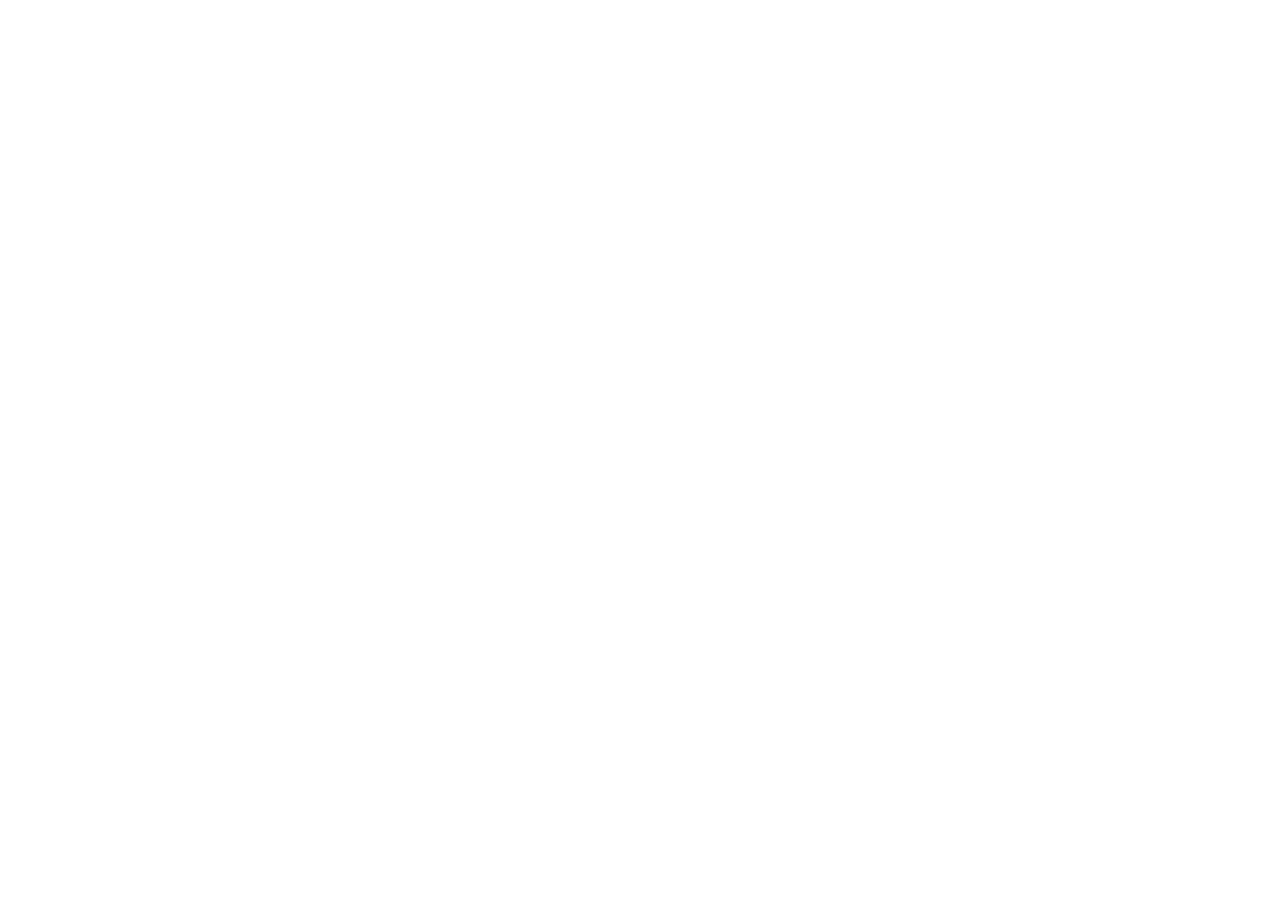
==== index.html @ 6251eb3e "Initialized project." ====
<!DOCTYPE html>
<html lang="en">
<head>
    <meta charset="UTF-8">
    <meta http-equiv="X-UA-Compatible" content="IE=edge">
    <meta name="viewport" content="width=device-width, initial-scale=1.0">

    <link rel="stylesheet" href="./styles.css">
    <link rel="icon" href="./assets/favicon.png">
    <title>Abstract</title>
</head>
<body>

</body>
</html>
---- styles.css ----
/* http://meyerweb.com/eric/tools/css/reset/ 
   v2.0 | 20110126
   License: none (public domain)
*/
html, body, div, span, applet, object, iframe,
h1, h2, h3, h4, h5, h6, p, blockquote, pre,
a, abbr, acronym, address, big, cite, code,
del, dfn, em, img, ins, kbd, q, s, samp,
small, strike, strong, sub, sup, tt, var,
b, u, i, center,
dl, dt, dd, ol, ul, li,
fieldset, form, label, legend,
table, caption, tbody, tfoot, thead, tr, th, td,
article, aside, canvas, details, embed,
figure, figcaption, footer, header, hgroup,
menu, nav, output, ruby, section, summary,
time, mark, audio, video {
  margin: 0;
  padding: 0;
  border: 0;
  font-size: 100%;
  font-family: system-ui, -apple-system, BlinkMacSystemFont, "Segoe UI", Roboto, Oxygen, Ubuntu, Cantarell, "Open Sans", "Helvetica Neue", sans-serif;
  vertical-align: baseline;
}

/* HTML5 display-role reset for older browsers */
article, aside, details, figcaption, figure,
footer, header, hgroup, menu, nav, section {
  display: block;
}

body {
  line-height: 1;
}

ol, ul {
  list-style: none;
}

blockquote, q {
  quotes: none;
}

blockquote:before, blockquote:after,
q:before, q:after {
  content: "";
  content: none;
}

table {
  border-collapse: collapse;
  border-spacing: 0;
}

*, *::before, *::after {
  box-sizing: border-box;
  padding: 0;
  margin: 0;
}

.fs-100 {
  font-size: 0.75rem;
}

.fs-200 {
  font-size: 0.975rem;
}

.fs-300 {
  font-size: 1.2rem;
}

.fs-400 {
  font-size: 1.5rem;
}

.fs-500 {
  font-size: 1.85rem;
}

.fs-600 {
  font-size: 2.25rem;
}

.fs-700 {
  font-size: 2.75rem;
}

.fs-800 {
  font-size: 3.25rem;
}

.fs-900 {
  font-size: 3.785rem;
}

img {
  width: 100%;
  height: 100%;
  object-fit: contain;
}

.bg-img_support {
  width: 242px;
  height: 242px;
  background: url("/sprites/img-sprites.png") -622px -10px;
}

.bg-img_money {
  width: 288px;
  height: 288px;
  background: url("/sprites/img-sprites.png") -10px -10px;
}

.bg-img_manage {
  width: 272px;
  height: 272px;
  background: url("/sprites/img-sprites.png") -10px -318px;
}

.bg-img_key {
  width: 240px;
  height: 240px;
  background: url("/sprites/img-sprites.png") -622px -272px;
}

.bg-img_account {
  width: 244px;
  height: 244px;
  background: url("/sprites/img-sprites.png") -302px -318px;
}

.bg-img_abstract {
  width: 284px;
  height: 284px;
  background: url("/sprites/img-sprites.png") -318px -10px;
}

svg.icon {
  width: 40px;
  height: 40px;
}

svg.icon.block {
  width: 100%;
  height: 100%;
}

.bg-primary-400 {
  background-color: #4C5FD5;
}

.bg-accent-400 {
  background-color: #dadbf1;
}

.bg-neutral-100 {
  background-color: #fff;
}

.bg-neutral-900 {
  background-color: #000000;
}

.color-primary-400 {
  color: #4C5FD5;
}

.color-accent-400 {
  color: #dadbf1;
}

.color-neutral-100 {
  color: #fff;
}

.color-neutral-900 {
  color: #000000;
}

.bg-primary-400 {
  background-color: #4C5FD5;
}

.bg-accent-400 {
  background-color: #dadbf1;
}

.bg-neutral-100 {
  background-color: #fff;
}

.bg-neutral-900 {
  background-color: #000000;
}

.color-primary-400 {
  color: #4C5FD5;
}

.color-accent-400 {
  color: #dadbf1;
}

.color-neutral-100 {
  color: #fff;
}

.color-neutral-900 {
  color: #000000;
}

a {
  color: #000000;
  text-decoration: none;
}

a[data-type=icon] {
  display: flex;
  justify-content: center;
  align-items: center;
  width: 150px;
  height: 50px;
  transition: opacity 0.35s;
  background-color: #000000;
}
a[data-type=icon]:hover, a[data-type=icon]:focus-within {
  text-decoration: underline;
}
a[data-type=icon]:hover[data-icon=topbar], a[data-type=icon]:focus-within[data-icon=topbar] {
  opacity: 0.8;
}
a[data-type=icon]:focus-within {
  color: #000000;
}

a[data-type=arrow] {
  text-transform: capitalize;
  color: #4C5FD5;
  font-size: 1.25rem;
  font-weight: 300;
  line-height: 1.75rem;
}

@media screen and (min-width: 50em) {
  a[data-type=arrow] {
    font-size: 1.35rem;
    line-height: 1.95rem;
  }
}
a.link {
  color: #fff;
}
a.link:hover, a.link:focus-within {
  text-decoration: underline;
}

.bg-primary-400 {
  background-color: #4C5FD5;
}

.bg-accent-400 {
  background-color: #dadbf1;
}

.bg-neutral-100 {
  background-color: #fff;
}

.bg-neutral-900 {
  background-color: #000000;
}

.color-primary-400 {
  color: #4C5FD5;
}

.color-accent-400 {
  color: #dadbf1;
}

.color-neutral-100 {
  color: #fff;
}

.color-neutral-900 {
  color: #000000;
}

button[data-type=icon] {
  width: 40px;
  height: 40px;
  background-color: transparent;
  border: none;
  cursor: pointer;
}

button[data-type=icon][data-color=white] {
  fill: #fff;
}

button[data-type=icon][data-color=blue] {
  fill: #4C5FD5;
}

button[data-type=icon][data-color=black] {
  fill: #000000;
}

button[data-icon=search] {
  transition: transform 0.2s;
}
button[data-icon=search]:hover {
  transform: scale(1.1);
}

button[data-icon=arrow] {
  cursor: initial;
  transition: fill 0.35s;
}
button[data-icon=arrow]:hover {
  fill: #4C5FD5;
}

.btn-help {
  display: flex;
  align-items: center;
  justify-content: center;
  gap: 0.4rem;
  cursor: pointer;
  font-weight: 600;
  fill: #fff;
  color: #fff;
  border-radius: 100vmax;
  border: none;
}
.btn-help .icon {
  width: 20px;
  height: 20px;
}

.bg-primary-400 {
  background-color: #4C5FD5;
}

.bg-accent-400 {
  background-color: #dadbf1;
}

.bg-neutral-100 {
  background-color: #fff;
}

.bg-neutral-900 {
  background-color: #000000;
}

.color-primary-400 {
  color: #4C5FD5;
}

.color-accent-400 {
  color: #dadbf1;
}

.color-neutral-100 {
  color: #fff;
}

.color-neutral-900 {
  color: #000000;
}

.form-field {
  position: relative;
  display: flex;
  align-items: center;
}
.form-field .icon {
  position: absolute;
  right: 0;
}

label {
  position: absolute;
  left: -999px;
  visibility: hidden;
  clip: 0;
}

input[type=search] {
  border: 1px solid #000000;
  border-radius: 2px;
  padding: 0.75rem 0.95rem;
  font-size: 1.2rem;
  outline: none;
  transition: border-color 0.35s;
  display: block;
  width: 100%;
  box-shadow: 0 9px 14px 0 rgba(0, 0, 0, 0.1);
}
input[type=search]:hover, input[type=search]:focus-within {
  border-color: #4C5FD5;
}
input[type=search]:hover + .icon, input[type=search]:focus-within + .icon {
  fill: #4C5FD5;
}

input[type=search]::-webkit-search-decoration,
input[type=search]::-webkit-search-cancel-button,
input[type=search]::-webkit-search-results-button,
input[type=search]::-webkit-search-results-decoration {
  display: none;
}

.bg-primary-400 {
  background-color: #4C5FD5;
}

.bg-accent-400 {
  background-color: #dadbf1;
}

.bg-neutral-100 {
  background-color: #fff;
}

.bg-neutral-900 {
  background-color: #000000;
}

.color-primary-400 {
  color: #4C5FD5;
}

.color-accent-400 {
  color: #dadbf1;
}

.color-neutral-100 {
  color: #fff;
}

.color-neutral-900 {
  color: #000000;
}

.category {
  display: flex;
  gap: 1rem;
}

.category-icon {
  display: flex;
  align-items: center;
  flex-direction: column;
  margin-top: 1.6rem;
}
.category-icon img {
  max-height: 110px;
}

.category-content {
  max-width: 50ch;
}

.category-content > *:not(:last-child) {
  margin-bottom: 1.2rem;
}

.category-content__title {
  margin-top: 1.6rem;
  font-size: 1.95rem;
}

.category-content__desc {
  line-height: 1.5;
  font-size: 1.5rem;
}

.category-content__link {
  font-size: 1.3rem !important;
  line-height: 2 !important;
}
.category-content__link:hover, .category-content__link :focus-within {
  text-decoration: underline;
}

@media screen and (min-width: 50em) {
  .category {
    gap: 1.2rem;
  }

  .category-icon {
    margin-top: 1.3rem;
  }
  .category-icon img {
    max-height: 100px;
  }

  .category-content {
    max-width: 45ch;
  }

  .category-content > *:not(:last-child) {
    margin-bottom: 1.3rem;
  }

  .category-content__title {
    font-size: 2rem;
  }

  .category-content__desc {
    font-size: 1.6rem;
  }

  .category-content__link {
    font-size: 1.6rem !important;
  }
}

/*# sourceMappingURL=styles.css.map */
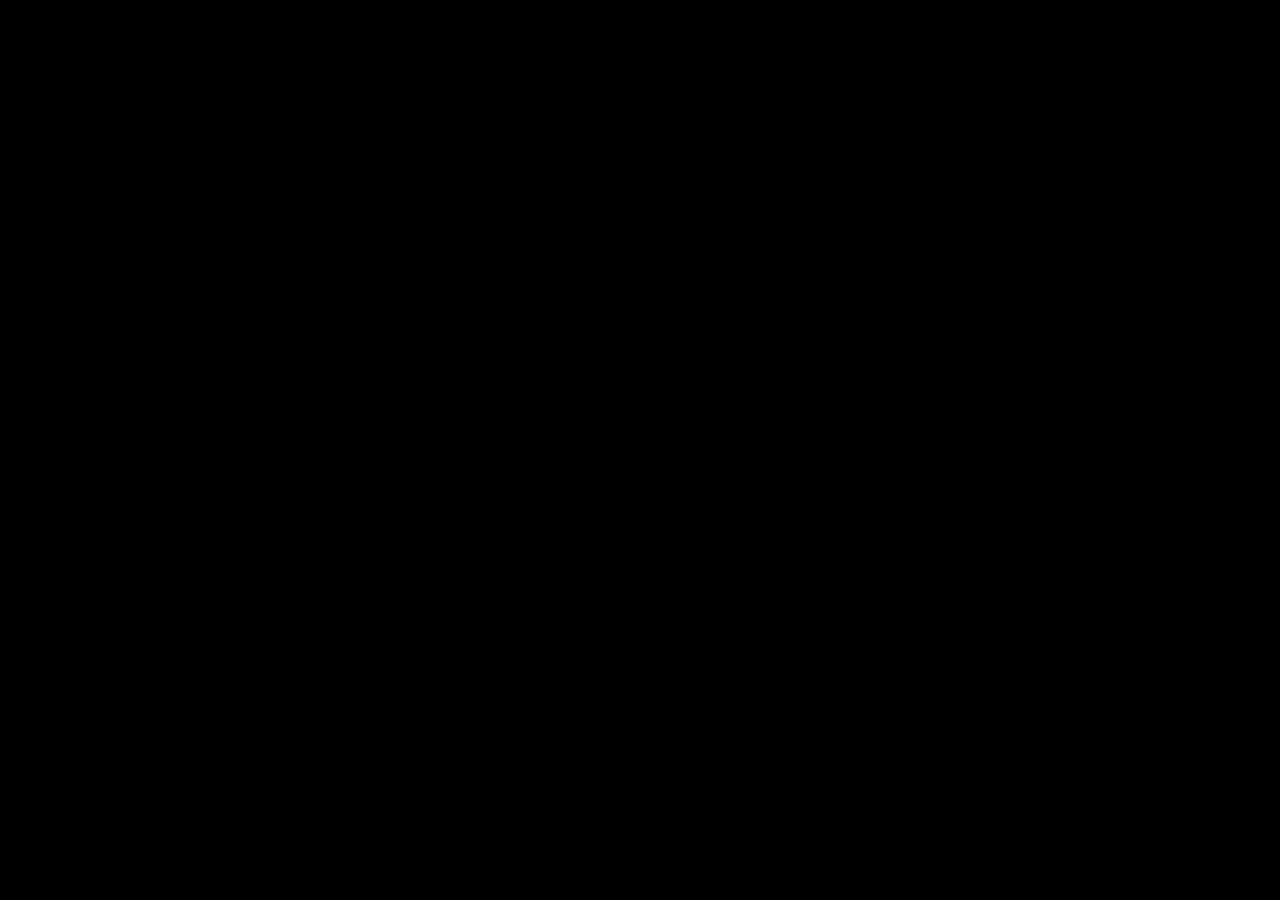
==== commit bc7ba7cf: "Added footer list." ====
--- a/index.html
+++ b/index.html
@@ -9,7 +9,7 @@
     <link rel="icon" href="./assets/favicon.png">
     <title>Abstract</title>
 </head>
-<body>
+<body class="bg-neutral-900">
 
 </body>
 </html>--- a/styles.css
+++ b/styles.css
@@ -242,6 +242,29 @@
   line-height: 1.75rem;
 }
 
+a[data-type=button] {
+  padding: 1rem;
+  display: block;
+  font-size: 1.5rem;
+  border-radius: 10px;
+}
+
+a[data-type=button][data-color=primary] {
+  background-color: #4C5FD5;
+  color: #fff;
+  transition: color 0.35s, background-color 0.35s;
+}
+a[data-type=button][data-color=primary]:hover, a[data-type=button][data-color=primary]:focus-within {
+  color: #000000;
+  background-color: #fff;
+}
+
+a[data-type=button][data-color=outline] {
+  border: 2px solid #fff;
+  color: #fff;
+  background-color: #000000;
+}
+
 @media screen and (min-width: 50em) {
   a[data-type=arrow] {
     font-size: 1.35rem;
@@ -518,5 +541,59 @@
     font-size: 1.6rem !important;
   }
 }
+.bg-primary-400 {
+  background-color: #4C5FD5;
+}
+
+.bg-accent-400 {
+  background-color: #dadbf1;
+}
+
+.bg-neutral-100 {
+  background-color: #fff;
+}
+
+.bg-neutral-900 {
+  background-color: #000000;
+}
+
+.color-primary-400 {
+  color: #4C5FD5;
+}
+
+.color-accent-400 {
+  color: #dadbf1;
+}
+
+.color-neutral-100 {
+  color: #fff;
+}
+
+.color-neutral-900 {
+  color: #000000;
+}
+
+.footer-list-container {
+  display: flex;
+  flex-direction: column;
+  gap: 1.2rem;
+}
+
+.footer-list__title {
+  font-size: 1.6rem;
+}
+
+.footer-list > li:not(:first-child) {
+  margin-top: 0.5rem;
+}
+
+.sub-footer__container {
+  margin-top: 0.5rem;
+}
+.sub-footer__container .sub-footer__title {
+  font-size: 1.2rem;
+  margin-bottom: 0.5rem;
+  display: block;
+}
 
 /*# sourceMappingURL=styles.css.map */
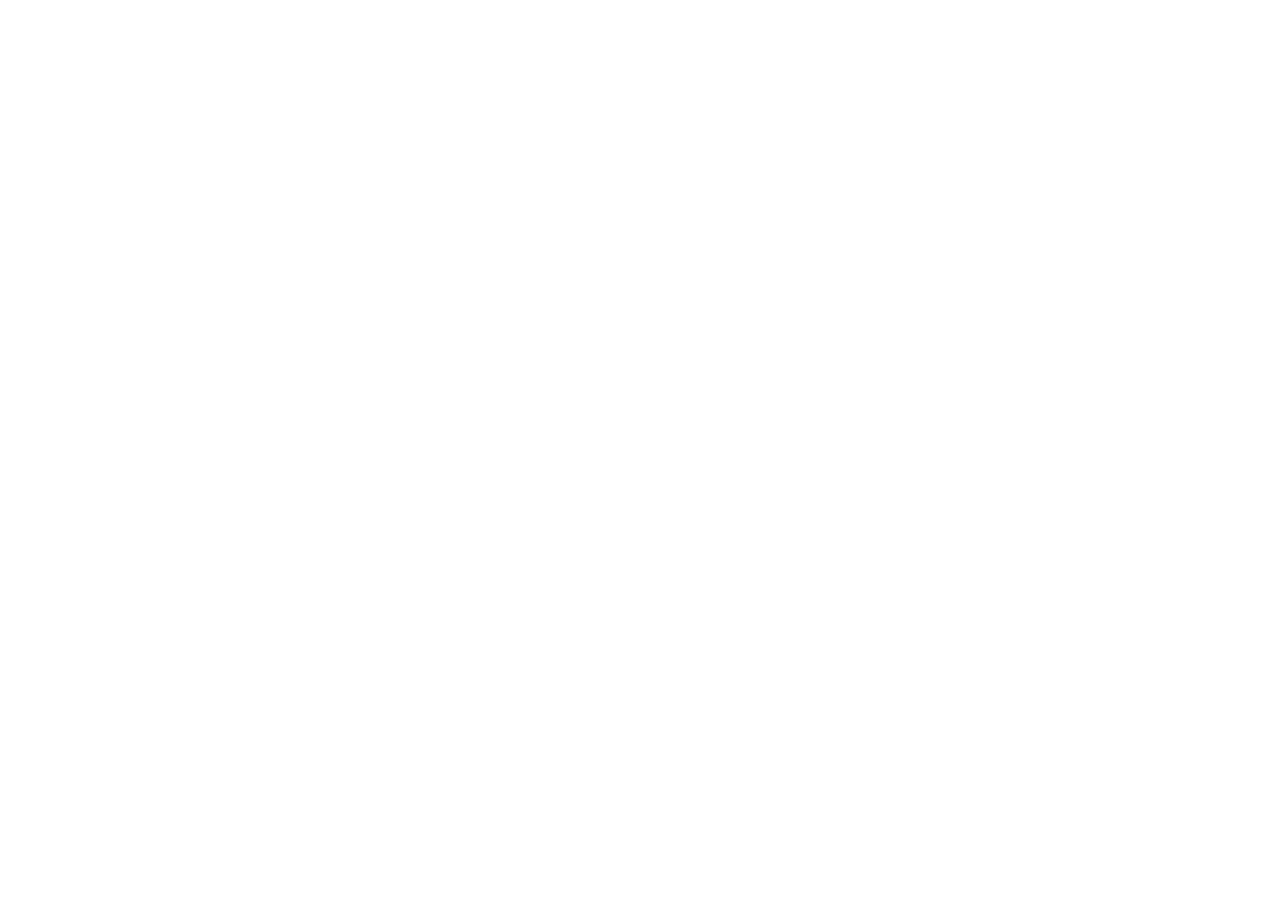
==== commit 7ebd4126: "Added mobile nav." ====
--- a/index.html
+++ b/index.html
@@ -9,7 +9,7 @@
     <link rel="icon" href="./assets/favicon.png">
     <title>Abstract</title>
 </head>
-<body class="bg-neutral-900">
-
+<body class="">
+    
 </body>
 </html>--- a/styles.css
+++ b/styles.css
@@ -596,4 +596,63 @@
   display: block;
 }
 
+.bg-primary-400 {
+  background-color: #4C5FD5;
+}
+
+.bg-accent-400 {
+  background-color: #dadbf1;
+}
+
+.bg-neutral-100 {
+  background-color: #fff;
+}
+
+.bg-neutral-900 {
+  background-color: #000000;
+}
+
+.color-primary-400 {
+  color: #4C5FD5;
+}
+
+.color-accent-400 {
+  color: #dadbf1;
+}
+
+.color-neutral-100 {
+  color: #fff;
+}
+
+.color-neutral-900 {
+  color: #000000;
+}
+
+.mobile-nav {
+  border-top: 0.5px solid #fff;
+}
+
+.mobile-nav-wrapper {
+  padding: 2rem;
+  display: flex;
+  flex-direction: column;
+  text-align: center;
+  max-width: 550px;
+  margin-inline: auto;
+}
+.mobile-nav-wrapper .link {
+  font-size: 1.6rem;
+  display: inline-block;
+  transition: opacity 0.35s;
+  padding: 1rem;
+}
+.mobile-nav-wrapper .link:hover, .mobile-nav-wrapper .link:focus-within {
+  text-decoration: none;
+  opacity: 0.8;
+}
+.mobile-nav-wrapper .link:first-child {
+  padding-bottom: 1.2rem;
+  border-bottom: 0.5px solid #fff;
+}
+
 /*# sourceMappingURL=styles.css.map */
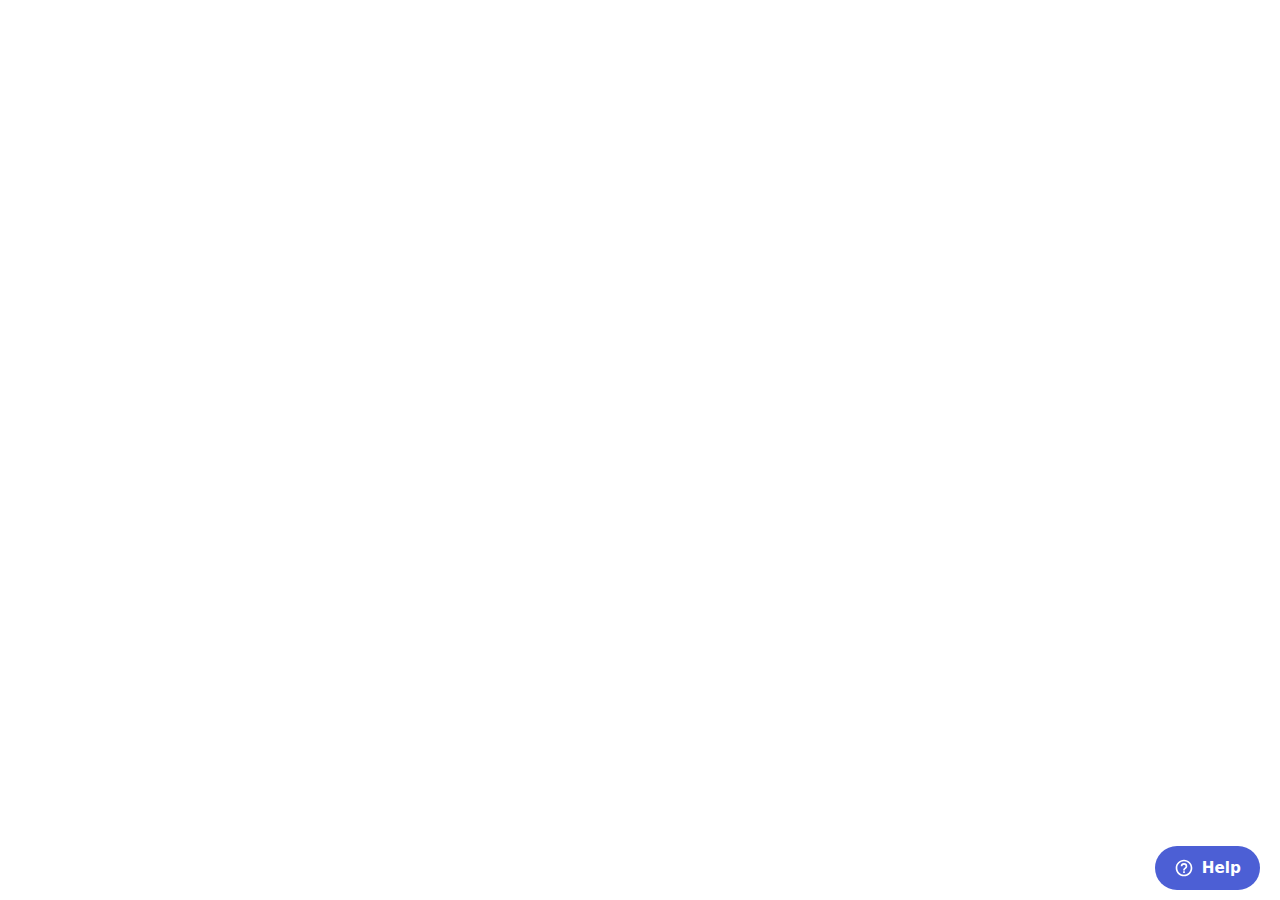
==== commit 453b5a1d: "Added button float." ====
--- a/index.html
+++ b/index.html
@@ -9,7 +9,14 @@
     <link rel="icon" href="./assets/favicon.png">
     <title>Abstract</title>
 </head>
-<body class="">
-    
+<body>
+    <button data-type="float" data-color="blue" aria-label="Help">
+        <svg class="icon block">
+            <use xlink:href="./sprites/icon-utilities.svg#icon-help"></use>
+        </svg>
+        <span>Help</span>
+    </button>
+
+    <script src="./index.js"></script>
 </body>
 </html>--- a/styles.css
+++ b/styles.css
@@ -362,6 +362,32 @@
   height: 20px;
 }
 
+button[data-type=float] {
+  border: none;
+  position: absolute;
+  right: 20px;
+  bottom: 10px;
+  border-radius: 100vmax;
+  padding: 0.75rem 1.2rem;
+  gap: 0.5rem;
+  display: flex;
+  align-items: center;
+  justify-content: center;
+}
+button[data-type=float][data-color=blue] {
+  fill: #fff;
+  background-color: #4C5FD5;
+}
+button[data-type=float] .icon {
+  width: 20px;
+  height: 20px;
+}
+button[data-type=float] span {
+  color: #fff;
+  font-size: 0.95rem;
+  font-weight: 700;
+}
+
 .bg-primary-400 {
   background-color: #4C5FD5;
 }
@@ -413,7 +439,7 @@
 
 input[type=search] {
   border: 1px solid #000000;
-  border-radius: 2px;
+  border-radius: 5px;
   padding: 0.75rem 0.95rem;
   font-size: 1.2rem;
   outline: none;
@@ -655,4 +681,355 @@
   border-bottom: 0.5px solid #fff;
 }
 
+.bg-primary-400 {
+  background-color: #4C5FD5;
+}
+
+.bg-accent-400 {
+  background-color: #dadbf1;
+}
+
+.bg-neutral-100 {
+  background-color: #fff;
+}
+
+.bg-neutral-900 {
+  background-color: #000000;
+}
+
+.color-primary-400 {
+  color: #4C5FD5;
+}
+
+.color-accent-400 {
+  color: #dadbf1;
+}
+
+.color-neutral-100 {
+  color: #fff;
+}
+
+.color-neutral-900 {
+  color: #000000;
+}
+
+.hero {
+  background-color: #DADBF1;
+}
+
+.hero-wrapper {
+  display: flex;
+  flex-direction: column;
+  align-items: center;
+  gap: 4rem;
+  padding: 5rem 2rem;
+  max-width: 40em;
+  margin-inline: auto;
+  text-align: center;
+}
+
+.hero-title {
+  font-size: 2.5rem;
+  font-weight: normal;
+}
+
+.hero-form-wrapper {
+  width: 100%;
+}
+
+@media screen and (min-width: 50em) {
+  .hero-wrapper {
+    gap: 2rem;
+  }
+
+  .hero-title {
+    font-size: 3.5rem;
+  }
+}
+.bg-primary-400 {
+  background-color: #4C5FD5;
+}
+
+.bg-accent-400 {
+  background-color: #dadbf1;
+}
+
+.bg-neutral-100 {
+  background-color: #fff;
+}
+
+.bg-neutral-900 {
+  background-color: #000000;
+}
+
+.color-primary-400 {
+  color: #4C5FD5;
+}
+
+.color-accent-400 {
+  color: #dadbf1;
+}
+
+.color-neutral-100 {
+  color: #fff;
+}
+
+.color-neutral-900 {
+  color: #000000;
+}
+
+.header {
+  background-color: #000000;
+  position: relative;
+}
+
+.header-wrapper {
+  max-width: 45em;
+  margin-inline: auto;
+  padding: 1rem;
+  display: flex;
+  align-items: center;
+  justify-content: space-between;
+}
+
+.header-intro {
+  display: flex;
+  align-items: center;
+  justify-content: center;
+}
+.header-intro a[data-type=icon] {
+  width: 120px;
+}
+.header-intro a.link {
+  margin-left: 1.1rem;
+  font-size: 1.35rem;
+  padding-left: 1.1rem;
+  padding-block: 0.3rem;
+  border-left: 2px solid #fff;
+}
+
+.header-actions {
+  display: flex;
+  gap: 0.2rem;
+}
+.header-actions a[data-type=button] {
+  display: none;
+}
+.header-actions button[data-type=icon] {
+  width: 30px;
+  height: 30px;
+}
+
+.header-search-wrapper {
+  background-color: #fff;
+  padding: 1rem 2rem;
+  position: absolute;
+  left: 0;
+  top: 0;
+  width: 100%;
+  height: 100%;
+  display: flex;
+  align-items: center;
+  transition: transform 0.2s;
+}
+.header-search-wrapper .header-search-form {
+  width: 100%;
+  max-width: 40em;
+  margin-inline: auto;
+  display: flex;
+  align-items: center;
+  gap: 1rem;
+}
+.header-search-wrapper .header-search-form .form-field {
+  flex-grow: 2;
+}
+.header-search-wrapper .header-search-form .form-field input#header-search {
+  border-radius: 5px;
+}
+.header-search-wrapper .header-search-form .form-field input#header-search:focus {
+  border-color: #000000;
+}
+.header-search-wrapper .header-search-form button[data-icon=close] {
+  width: 25px;
+  height: 25px;
+}
+.header-search-wrapper[show=false] {
+  transform: scale(0);
+}
+.header-search-wrapper[show=true] {
+  transform: scale(1);
+}
+
+.header-controls {
+  display: none;
+}
+
+@media screen and (max-width: 50em) {
+  .header-controls {
+    position: absolute;
+    width: 100%;
+    display: block;
+    transition: max-height 0.35s;
+    max-height: 0px;
+    overflow: hidden;
+  }
+  .header-controls[show] {
+    max-height: 100vh;
+  }
+}
+@media screen and (min-width: 50em) {
+  .header-wrapper {
+    max-width: 70em;
+  }
+
+  .header-actions {
+    gap: 1.5rem;
+  }
+  .header-actions a[data-type=button] {
+    display: block;
+    padding-inline: 2rem;
+    padding-block: 0.75rem;
+  }
+  .header-actions button[data-type=icon] {
+    display: none;
+  }
+}
+.bg-primary-400 {
+  background-color: #4C5FD5;
+}
+
+.bg-accent-400 {
+  background-color: #dadbf1;
+}
+
+.bg-neutral-100 {
+  background-color: #fff;
+}
+
+.bg-neutral-900 {
+  background-color: #000000;
+}
+
+.color-primary-400 {
+  color: #4C5FD5;
+}
+
+.color-accent-400 {
+  color: #dadbf1;
+}
+
+.color-neutral-100 {
+  color: #fff;
+}
+
+.color-neutral-900 {
+  color: #000000;
+}
+
+.category-container {
+  background-color: #fff;
+}
+
+.category-container__wrapper {
+  padding: 2rem;
+}
+
+.categories {
+  display: grid;
+  grid-template-columns: repeat(1, 1fr);
+  row-gap: 2rem;
+  max-width: 40em;
+  margin-inline: auto;
+}
+
+@media screen and (min-width: 40em) {
+  .category-container__wrapper {
+    padding: 4rem;
+  }
+
+  .categories {
+    grid-template-columns: repeat(2, 1fr);
+    column-gap: 3rem;
+    max-width: 70em;
+  }
+}
+.bg-primary-400 {
+  background-color: #4C5FD5;
+}
+
+.bg-accent-400 {
+  background-color: #dadbf1;
+}
+
+.bg-neutral-100 {
+  background-color: #fff;
+}
+
+.bg-neutral-900 {
+  background-color: #000000;
+}
+
+.color-primary-400 {
+  color: #4C5FD5;
+}
+
+.color-accent-400 {
+  color: #dadbf1;
+}
+
+.color-neutral-100 {
+  color: #fff;
+}
+
+.color-neutral-900 {
+  color: #000000;
+}
+
+.footer {
+  background-color: #000000;
+}
+
+.footer-wrapper {
+  padding: 2rem;
+  display: grid;
+  grid-template-columns: repeat(2, 1fr);
+  column-gap: 2rem;
+  row-gap: 3rem;
+}
+
+.footer-copyright {
+  display: flex;
+  flex-direction: column;
+  gap: 1rem;
+  grid-column: 1/3;
+}
+.footer-copyright .copyright-content > :not(:last-child) {
+  margin-bottom: 0.75rem;
+}
+.footer-copyright .copyright-content p {
+  font-size: 1.1rem;
+}
+
+@media screen and (min-width: 40em) {
+  .footer {
+    padding: 3rem 1.5rem;
+  }
+
+  .footer-wrapper {
+    display: flex;
+    flex-wrap: wrap;
+    gap: 5rem;
+    position: relative;
+    max-width: 70em;
+    margin-inline: auto;
+    padding-bottom: 180px;
+  }
+
+  .footer-copyright {
+    position: absolute;
+    right: 0;
+    bottom: 2rem;
+  }
+}
+
 /*# sourceMappingURL=styles.css.map */
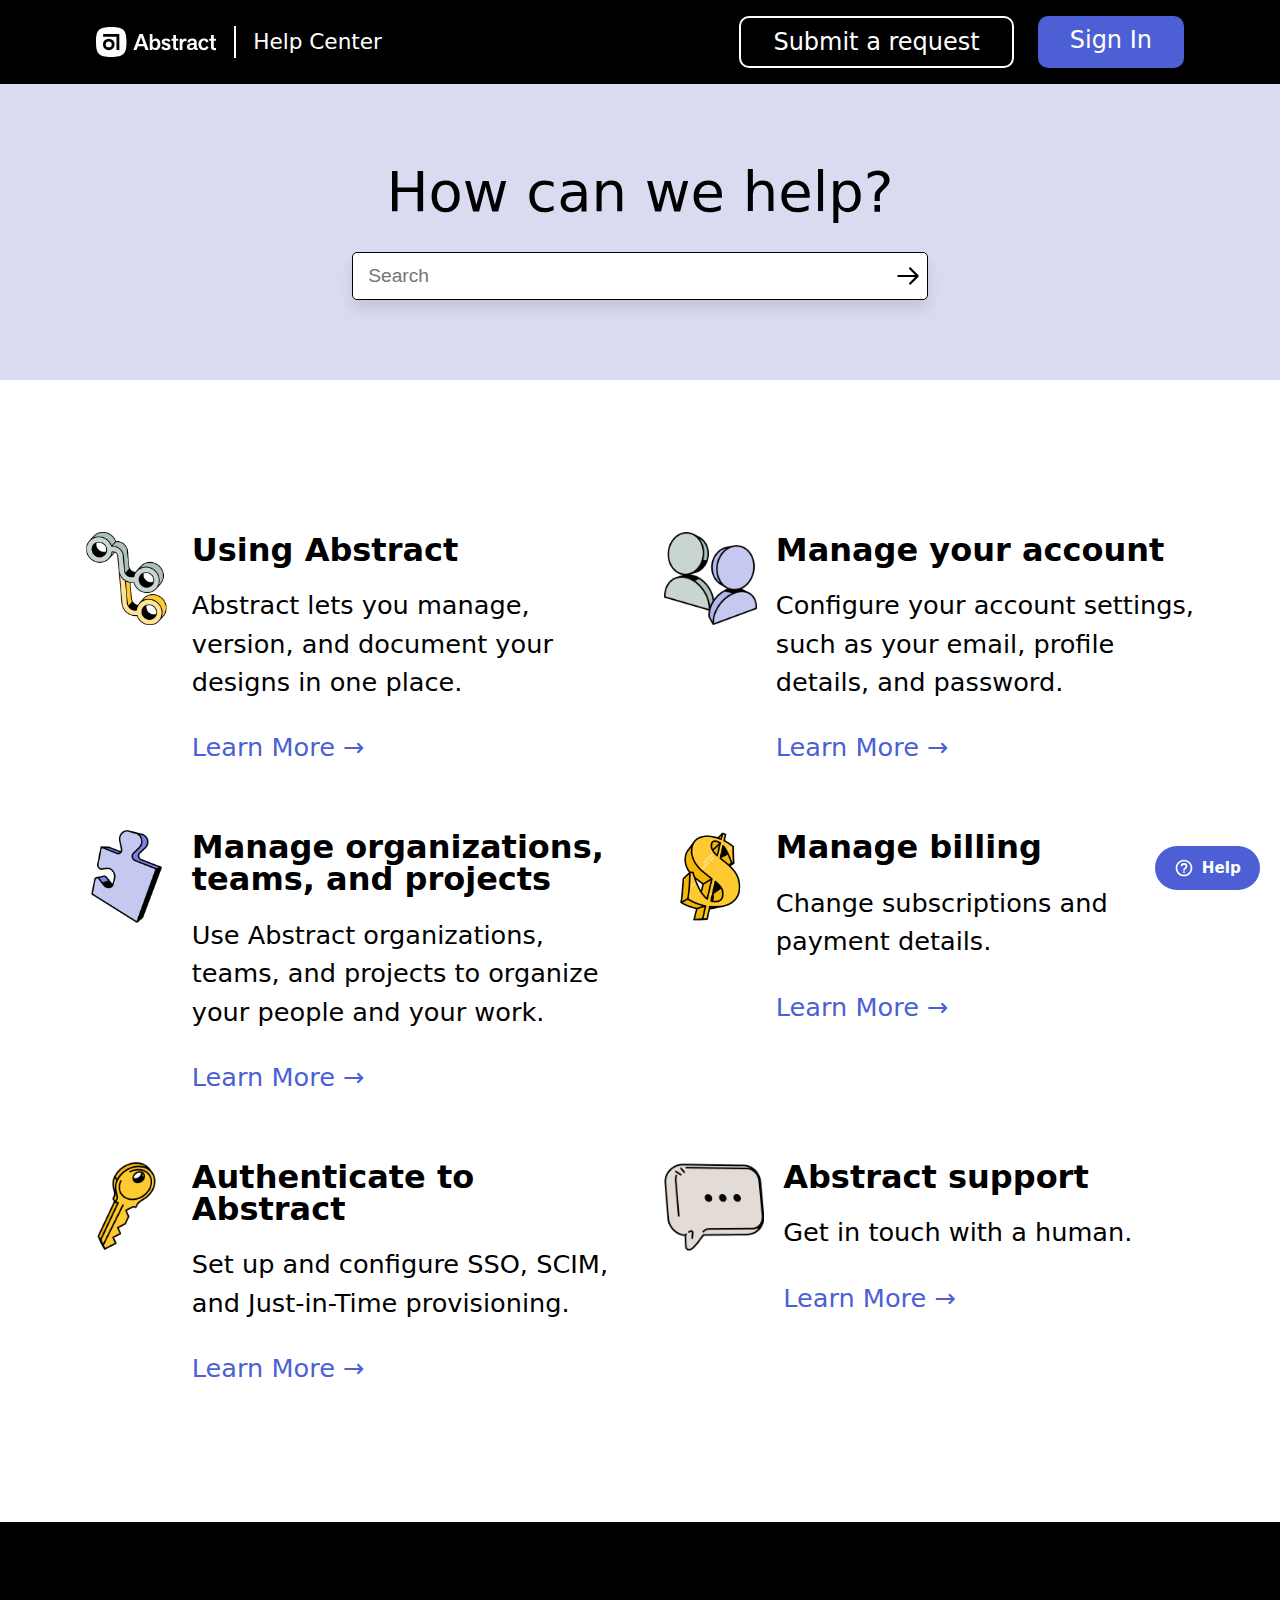
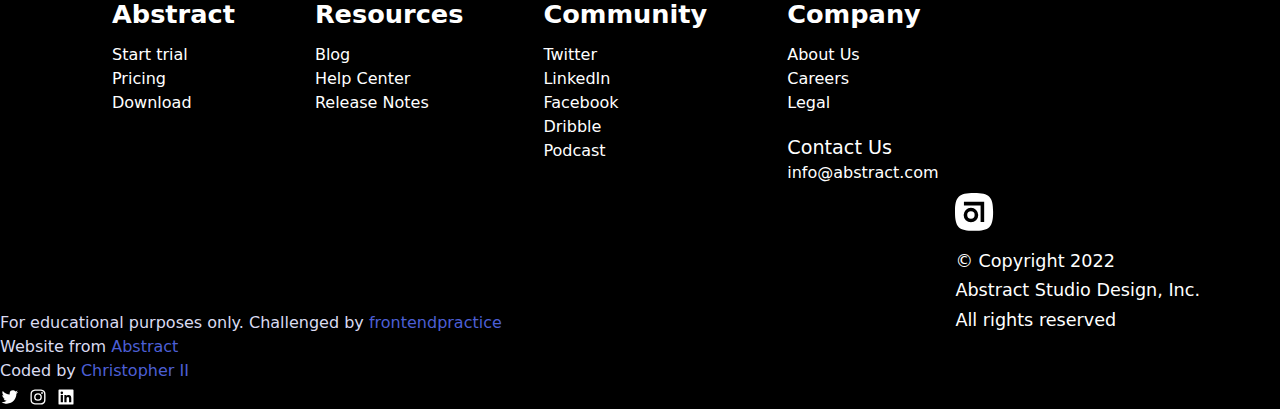
==== commit c280219b: "Added attribution." ====
--- a/index.html
+++ b/index.html
@@ -10,6 +10,273 @@
     <title>Abstract</title>
 </head>
 <body>
+    <header class="header">
+        <div class="header-wrapper">
+            <div class="header-intro">
+                <a href="#" target="_blank" data-type="icon" data-icon="topbar">
+                    <img src="./assets/logo-abstract-with-text.svg" alt="Abstract logo">
+                </a>
+                <a class="link" href="#" target="_blank">Help Center</a>
+            </div>
+            <div class="header-actions">
+                <a href="#" data-type="button" data-color="outline" target="_blank">Submit a request</a>
+                <a href="#" data-type="button" data-color="primary" target="_blank">Sign In</a>
+                <button data-type="icon" data-icon="search" data-color="white" aria-label="Search button">
+                    <svg class="icon block">
+                        <use xlink:href="./sprites/icon-utilities.svg#icon-search"></use>
+                    </svg>
+                </button>
+                <button data-type="icon" data-icon="menu" data-color="white" aria-label="Menu button">
+                    <svg class="icon block">
+                        <use xlink:href="./sprites/icon-utilities.svg#icon-menu"></use>
+                    </svg>
+                </button>
+            </div>
+        </div>
+        <div class="header-search-wrapper" show="false">
+            <form action="POST" id="header-search" class="header-search-form">
+                <div class="form-field">
+                    <label for="header-search">Search</label>
+                    <input placeholder="Search" type="search" name="header-search" id="header-search">
+                </div>
+                <button class="header-search-close" type="button" data-type="icon" data-icon="close" data-color="black" aria-label="Close button">
+                    <svg class="icon block">
+                        <use xlink:href="./sprites/icon-utilities.svg#icon-close"></use>
+                    </svg>
+                </button>
+            </form>
+        </div>
+    
+        <div class="header-controls">
+            <div class="header-controls-wrapper">
+                <div class="mobile-nav | bg-neutral-900">
+                    <div class="mobile-nav-wrapper">
+                        <a href="#" class="link" target="_blank">Submit a request</a>
+                        <a href="#" class="link" target="_blank">Sign In</a>
+                    </div>
+                </div>
+            </div>
+        </div>
+    </header>
+
+    <main>
+        <div class="hero">
+            <div class="hero-wrapper">
+                <h1 class="hero-title">How can we help?</h1>
+                <div class="hero-form-wrapper">
+                    <div class="form-field">
+                        <label for="search">Search</label>
+                        <input placeholder="Search" type="search" name="search" id="search">
+                        <svg class="icon">
+                            <use xlink:href="./sprites/icon-utilities.svg#icon-arrow"></use>
+                        </svg>
+                    </div>
+                </div>
+            </div>
+        </div>
+
+        <div class="category-container">
+            <div class="category-container__wrapper">
+                <div class="categories">
+        
+                    <div class="category">
+                        <div class="category-icon">
+                            <img src="./assets/img-abstract.png" alt="A picture of Abstract">
+                        </div>
+                       <div class="category-content-wrapper">
+                            <div class="category-content">
+                                <h2 class="category-content__title">Using Abstract</h2>
+                                <p class="category-content__desc">Abstract lets you manage, version, and document your designs in one place.</p>
+                                <a class="category-content__link" href="#" target="_blank" data-type="arrow">Learn More →</a>
+                            </div>
+                       </div>
+                    </div>
+                    
+                    <div class="category">
+                        <div class="category-icon">
+                            <img src="./assets/img-account.png" alt="A picture of Account">
+                        </div>
+                       <div class="category-content-wrapper">
+                            <div class="category-content">
+                                <h2 class="category-content__title">
+                                    Manage your account</h2>
+                                <p class="category-content__desc">Configure your account settings, such as your email, profile details, and password.</p>
+                                <a class="category-content__link" href="#" target="_blank" data-type="arrow">Learn More →</a>
+                            </div>
+                       </div>
+                    </div>
+                    
+                    <div class="category">
+                        <div class="category-icon">
+                            <img src="./assets/img-manage.png" alt="A picture of Manage">
+                        </div>
+                       <div class="category-content-wrapper">
+                            <div class="category-content">
+                                <h2 class="category-content__title">Manage organizations, teams, and projects</h2>
+                                <p class="category-content__desc">Use Abstract organizations, teams, and projects to organize your people and your work.</p>
+                                <a class="category-content__link" href="#" target="_blank" data-type="arrow">Learn More →</a>
+                            </div>
+                       </div>
+                    </div>
+                    
+                    <div class="category">
+                        <div class="category-icon">
+                            <img src="./assets/img-money.png" alt="A picture of Money">
+                        </div>
+                       <div class="category-content-wrapper">
+                            <div class="category-content">
+                                <h2 class="category-content__title">
+                                    Manage billing</h2>
+                                <p class="category-content__desc">Change subscriptions and payment details.</p>
+                                <a class="category-content__link" href="#" target="_blank" data-type="arrow">Learn More →</a>
+                            </div>
+                       </div>
+                    </div>
+                    
+                    <div class="category">
+                        <div class="category-icon">
+                            <img src="./assets/img-key.png" alt="A picture of Key">
+                        </div>
+                       <div class="category-content-wrapper">
+                            <div class="category-content">
+                                <h2 class="category-content__title">Authenticate to Abstract</h2>
+                                <p class="category-content__desc">Set up and configure SSO, SCIM, and Just-in-Time provisioning.</p>
+                                <a class="category-content__link" href="#" target="_blank" data-type="arrow">Learn More →</a>
+                            </div>
+                       </div>
+                    </div>
+                    
+                    <div class="category">
+                        <div class="category-icon">
+                            <img src="./assets/img-support.png" alt="A picture of Support">
+                        </div>
+                       <div class="category-content-wrapper">
+                            <div class="category-content">
+                                <h2 class="category-content__title">Abstract support</h2>
+                                <p class="category-content__desc">Get in touch with a human.</p>
+                                <a class="category-content__link" href="#" target="_blank" data-type="arrow">Learn More →</a>
+                            </div>
+                       </div>
+                    </div>
+                    
+                </div>
+            </div>
+        </div>
+    </main>
+
+    <footer class="footer">
+        <div class="footer-wrapper">
+            <div class="footer-list-container">
+                <h3 class="footer-list__title | color-neutral-100">Abstract</h3>
+                <ul class="footer-list">
+                    <li>
+                        <a href="#" class="link" target="_blank">Start trial</a>
+                    </li>
+                    <li>
+                        <a href="#" class="link" target="_blank">Pricing</a>
+                    </li>
+                    <li>
+                        <a href="#" class="link" target="_blank">Download</a>
+                    </li>
+                </ul>
+            </div>
+            
+            <div class="footer-list-container">
+                <h3 class="footer-list__title | color-neutral-100">Resources</h3>
+                <ul class="footer-list">
+                    <li>
+                        <a href="#" class="link" target="_blank">Blog</a>
+                    </li>
+                    <li>
+                        <a href="#" class="link" target="_blank">Help Center</a>
+                    </li>
+                    <li>
+                        <a href="#" class="link" target="_blank">Release Notes</a>
+                    </li>
+                </ul>
+            </div>
+            
+            <div class="footer-list-container">
+                <h3 class="footer-list__title | color-neutral-100">Community</h3>
+                <ul class="footer-list">
+                    <li>
+                        <a href="#" class="link" target="_blank">Twitter</a>
+                    </li>
+                    <li>
+                        <a href="#" class="link" target="_blank">LinkedIn</a>
+                    </li>
+                    <li>
+                        <a href="#" class="link" target="_blank">Facebook</a>
+                    </li>
+                    <li>
+                        <a href="#" class="link" target="_blank">Dribble</a>
+                    </li>
+                    <li>
+                        <a href="#" class="link" target="_blank">Podcast</a>
+                    </li>
+                </ul>
+            </div>
+            
+            <div class="footer-list-container">
+                <h3 class="footer-list__title | color-neutral-100">Company</h3>
+                <ul class="footer-list">
+                    <li>
+                        <a href="#" class="link" target="_blank">About Us</a>
+                    </li>
+                    <li>
+                        <a href="#" class="link" target="_blank">Careers</a>
+                    </li>
+                    <li>
+                        <a href="#" class="link" target="_blank">Legal</a>
+                    </li>
+                </ul>
+                <div class="sub-footer__container">
+                    <span class="sub-footer__title | color-neutral-100">Contact Us</span>
+                    <ul class="sub-footer-list">
+                        <li>
+                            <a href="#" class="link" target="_blank">info@abstract.com</a>
+                        </li>
+                    </ul>
+                </div>
+            </div>
+    
+            <div class="footer-copyright">
+                <a href="#" target="_blank" data-type="icon" data-icon="topbar">
+                    <img src="./assets/logo-abstract.svg" alt="Abstract logo">
+                </a>
+                <div class="copyright-content">
+                    <p class="color-neutral-100">© Copyright 2022</p>
+                    <p class="color-neutral-100">Abstract Studio Design, Inc.</p>
+                    <p class="color-neutral-100">All rights reserved</p>
+                </div>
+            </div>
+        </div>
+        <div class="attribution">
+            <span class="color-accent-400">For educational purposes only. Challenged by <a href="https://www.frontendpractice.com/projects/abstract" target="_blank" class="color-primary-400">frontendpractice</a></span>
+            <span class="color-accent-400">Website from <a class="color-primary-400" href="https://help.abstract.com/hc/en-us" target="_blank">Abstract</a></span>
+            <span class="color-accent-400">Coded by <a class="color-primary-400" href="https://www.instagram.com/devchristopherii/" target="_blank">Christopher II</a></span>
+            <div class="links">
+                <a href="https://twitter.com/topheriidev" target="_blank" data-type="icon" data-icon="social-media" aria-label="Christopher's Twitter">
+                    <svg class="icon">
+                        <use xlink:href="./sprites/icon-socials.svg#icon-twitter"></use>
+                    </svg>
+                </a>
+    
+                <a href="https://www.instagram.com/devchristopherii/" target="_blank" data-type="icon" data-icon="social-media" aria-label="Christopher's Instagram">
+                    <svg class="icon">
+                        <use xlink:href="./sprites/icon-socials.svg#icon-instagram"></use>
+                    </svg>
+                </a>
+    
+                <a href="https://www.linkedin.com/in/christopher-ii-lajom-031959211/" target="_blank" data-type="icon" data-icon="social-media" aria-label="Christopher's LinkedIn">
+                    <svg class="icon">
+                        <use xlink:href="./sprites/icon-socials.svg#icon-linkedin"></use>
+                    </svg>
+                </a>
+            </div>
+        </div>
+    </footer>
+
     <button data-type="float" data-color="blue" aria-label="Help">
         <svg class="icon block">
             <use xlink:href="./sprites/icon-utilities.svg#icon-help"></use>
--- a/styles.css
+++ b/styles.css
@@ -364,7 +364,7 @@
 
 button[data-type=float] {
   border: none;
-  position: absolute;
+  position: fixed;
   right: 20px;
   bottom: 10px;
   border-radius: 100vmax;
@@ -944,7 +944,7 @@
 
 @media screen and (min-width: 40em) {
   .category-container__wrapper {
-    padding: 4rem;
+    padding: 8rem 4rem;
   }
 
   .categories {
@@ -987,6 +987,7 @@
 
 .footer {
   background-color: #000000;
+  position: relative;
 }
 
 .footer-wrapper {
@@ -1031,5 +1032,70 @@
     bottom: 2rem;
   }
 }
+.bg-primary-400 {
+  background-color: #4C5FD5;
+}
+
+.bg-accent-400 {
+  background-color: #dadbf1;
+}
+
+.bg-neutral-100 {
+  background-color: #fff;
+}
+
+.bg-neutral-900 {
+  background-color: #000000;
+}
+
+.color-primary-400 {
+  color: #4C5FD5;
+}
+
+.color-accent-400 {
+  color: #dadbf1;
+}
+
+.color-neutral-100 {
+  color: #fff;
+}
+
+.color-neutral-900 {
+  color: #000000;
+}
+
+.attribution {
+  position: absolute;
+  bottom: 2px;
+  left: 0;
+  display: flex;
+  flex-direction: column;
+  gap: 0.5rem;
+}
+.attribution .links {
+  display: flex;
+  gap: 0.5rem;
+}
+.attribution .links a[data-icon=social-media] {
+  display: block;
+  width: 20px;
+  height: 20px;
+  background-color: transparent;
+}
+.attribution .links .icon {
+  width: 20px;
+  height: 20px;
+  fill: #fff;
+}
+
+@media screen and (max-width: 40em) {
+  .attribution {
+    right: 0;
+    left: initial;
+    max-width: 40em;
+    bottom: 0;
+    position: initial;
+  }
+}
 
 /*# sourceMappingURL=styles.css.map */
